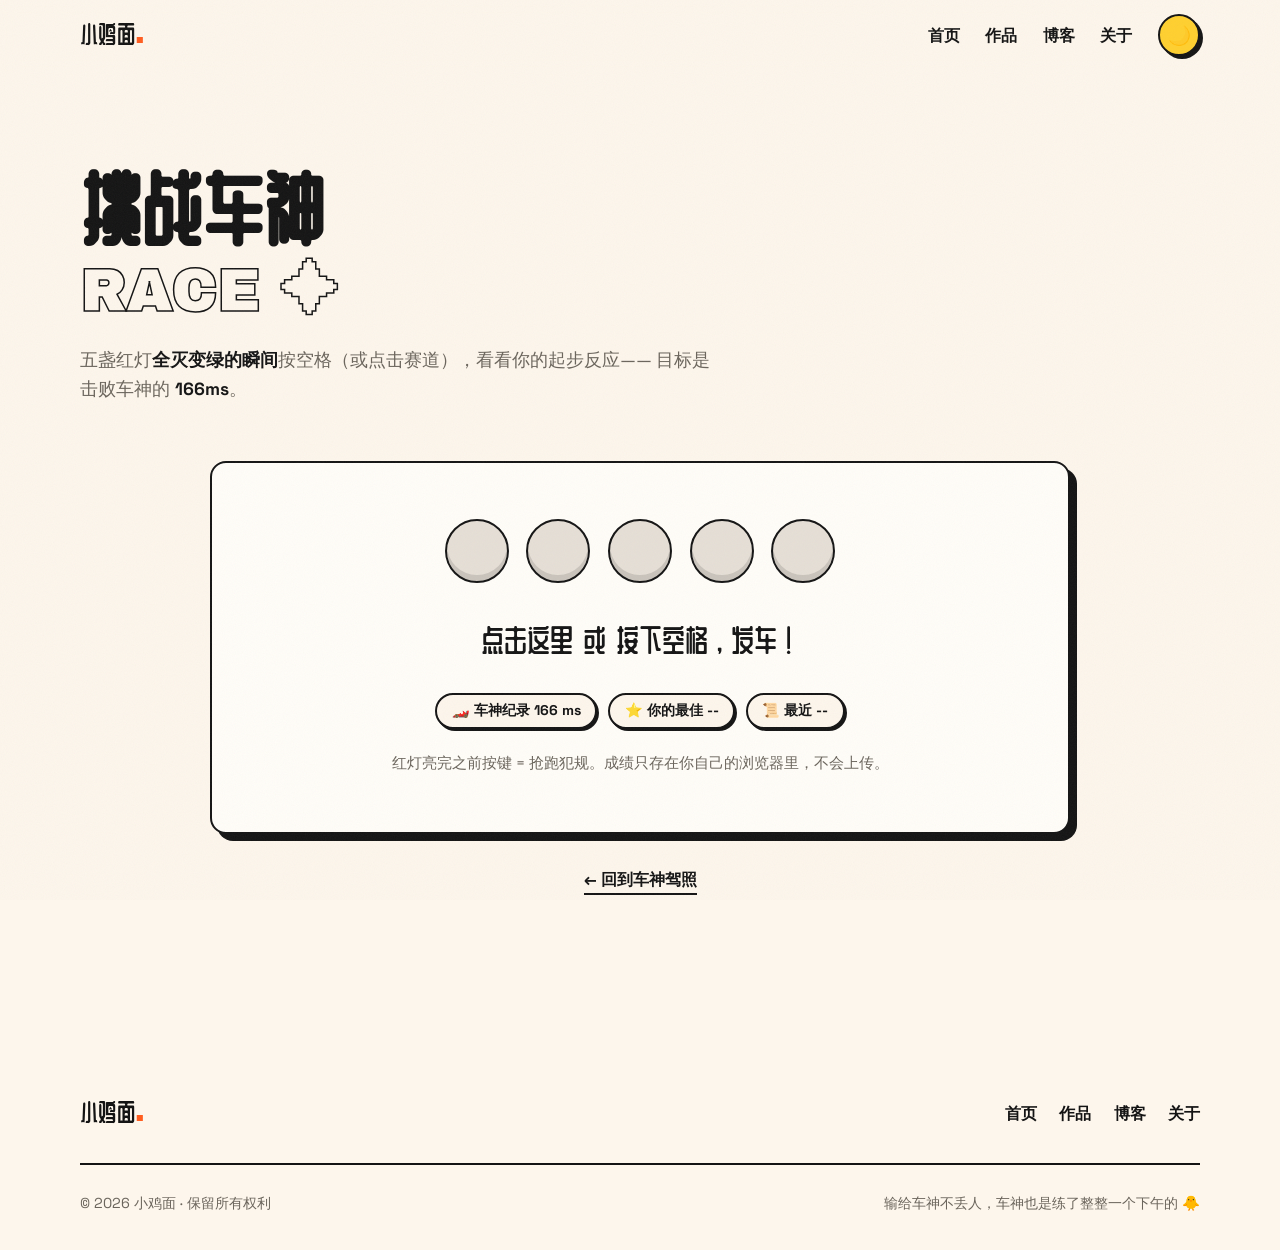
==== kart-game.html @ ad18b5ce "新增：车神认证页、挑战车神反应赛、剧荒片单（犯罪心理/神探夏洛克 + To be continued）" ====
<!DOCTYPE html>
<html lang="zh-CN" data-theme="light">
<head>
  <meta charset="UTF-8">
  <meta name="viewport" content="width=device-width, initial-scale=1.0">
  <title>挑战车神 · 小鸡面</title>
  <meta name="description" content="五盏红灯全灭的瞬间按下空格，测测你的起步反应，挑战车神纪录。">
  <link rel="icon" href="data:image/svg+xml,<svg xmlns='http://www.w3.org/2000/svg' viewBox='0 0 100 100'><text y='.9em' font-size='90'>🐥</text></svg>">
  <script>document.documentElement.dataset.theme = localStorage.getItem('theme') || 'light';document.documentElement.classList.add('js');</script>
  <link rel="stylesheet" href="css/style.css">
</head>
<body>
  <a class="skip-link" href="#main">跳到主要内容</a>

  <header class="site-header">
    <nav class="nav container" aria-label="主导航">
      <a class="logo" href="index.html">小鸡面<span class="logo-dot">.</span></a>
      <button class="nav-toggle" aria-label="打开菜单" aria-expanded="false" aria-controls="nav-menu">
        <span></span><span></span><span></span>
      </button>
      <div class="nav-menu" id="nav-menu">
        <a class="nav-link" href="index.html">首页</a>
        <a class="nav-link" href="works.html">作品</a>
        <a class="nav-link" href="blog.html">博客</a>
        <a class="nav-link" href="about.html">关于</a>
        <button class="theme-toggle" aria-label="切换深浅色主题">🌙</button>
      </div>
    </nav>
  </header>

  <main id="main">
    <section class="page-hero container">
      <h1 class="page-title reveal">挑战车神 <span class="en">RACE ✦</span></h1>
      <p class="page-sub reveal" style="--d:.1s">
        五盏红灯<strong>全灭变绿的瞬间</strong>按空格（或点击赛道），看看你的起步反应——
        目标是击败车神的 <strong>166ms</strong>。
      </p>
    </section>

    <section class="section" style="padding-top: 0;">
      <div class="container" style="max-width: 860px;">
        <div class="race-stage reveal" id="race-stage">
          <div class="start-lights" aria-hidden="true">
            <div class="lamp"></div><div class="lamp"></div><div class="lamp"></div><div class="lamp"></div><div class="lamp"></div>
          </div>
          <div class="race-msg" id="race-msg">点击这里 或 按下空格，发车！</div>
          <div class="reaction-ms" id="reaction-ms" hidden>0<small> ms</small></div>
          <div class="race-stats" id="race-stats">
            <span class="stat-pill">🏎️ 车神纪录 166 ms</span>
            <span class="stat-pill" id="stat-best">⭐ 你的最佳 --</span>
            <span class="stat-pill" id="stat-recent">📜 最近 --</span>
          </div>
          <p class="race-hint">红灯亮完之前按键 = 抢跑犯规。成绩只存在你自己的浏览器里，不会上传。</p>
        </div>

        <p class="reveal" style="--d:.1s; text-align:center; margin-top: 2rem;">
          <a class="back-link" href="kart.html">← 回到车神驾照</a>
        </p>
      </div>
    </section>
  </main>

  <footer class="site-footer">
    <div class="container">
      <div class="footer-grid">
        <a class="logo" href="index.html">小鸡面<span class="logo-dot">.</span></a>
        <nav class="footer-nav" aria-label="页脚导航">
          <a href="index.html">首页</a>
          <a href="works.html">作品</a>
          <a href="blog.html">博客</a>
          <a href="about.html">关于</a>
        </nav>
      </div>
      <div class="footer-bottom">
        <span>© <span class="js-year">2026</span> 小鸡面 · 保留所有权利</span>
        <span>输给车神不丢人，车神也是练了整整一个下午的 🐥</span>
      </div>
    </div>
  </footer>

  <script>
  (function () {
    'use strict';
    var GOD_TIME = 166;
    var stage = document.getElementById('race-stage');
    var msgEl = document.getElementById('race-msg');
    var msEl = document.getElementById('reaction-ms');
    var bestEl = document.getElementById('stat-best');
    var recentEl = document.getElementById('stat-recent');
    var lamps = Array.prototype.slice.call(document.querySelectorAll('.lamp'));
    var state = 'idle';
    var t0 = 0;
    var timers = [];

    function store(key, val) {
      try { localStorage.setItem(key, val); } catch (e) { /* 忽略 */ }
    }
    function load(key) {
      try { return localStorage.getItem(key); } catch (e) { return null; }
    }
    function clearTimers() {
      timers.forEach(clearTimeout);
      timers = [];
    }
    function resetLamps() {
      lamps.forEach(function (l) { l.classList.remove('on', 'go'); });
    }
    function setMsg(text) { msgEl.textContent = text; }
    function refreshStats() {
      var best = load('xjjm-kart-best');
      bestEl.textContent = '⭐ 你的最佳 ' + (best ? best + ' ms' : '--');
      var history;
      try { history = JSON.parse(load('xjjm-kart-history') || '[]'); } catch (e) { history = []; }
      recentEl.textContent = '📜 最近 ' + (history.length ? history.join(' / ') + ' ms' : '--');
    }

    function grade(ms) {
      if (ms < GOD_TIME) return '超过车神纪录？！好吧，算你运气好——再来一次证明实力 🐥';
      if (ms < 220) return '专业车手水准，离车神只差一个弯道 🏆';
      if (ms < 280) return '不错的起步，不过小鸡面已经吃完一碗面了 🍜';
      if (ms < 380) return '有点慢哦，小鸡面已经绕场一圈了';
      return '你是在等外卖吗？小鸡面已经到达终点 🐥';
    }

    function startRace() {
      clearTimers();
      resetLamps();
      msEl.hidden = true;
      state = 'arming';
      setMsg('盯紧了——全灭变绿的瞬间出手……');
      var delay = 300;
      lamps.forEach(function (lamp) {
        delay += 300 + Math.random() * 280;
        timers.push(setTimeout(function () { lamp.classList.add('on'); }, delay));
      });
      timers.push(setTimeout(function () {
        lamps.forEach(function (l) { l.classList.remove('on'); l.classList.add('go'); });
        t0 = performance.now();
        state = 'go';
        setMsg('就是现在！！');
      }, delay + 500 + Math.random() * 1700));
    }

    function foul() {
      clearTimers();
      resetLamps();
      state = 'idle';
      setMsg('抢跑犯规！红灯还没灭呢——小鸡面已经到终点了 🐥。准备好了再发车。');
    }

    function finish(ms) {
      state = 'result';
      msEl.hidden = false;
      msEl.innerHTML = ms + '<small> ms</small>';
      setMsg(grade(ms));
      var best = parseInt(load('xjjm-kart-best') || '99999', 10);
      if (ms < best) {
        store('xjjm-kart-best', String(ms));
        if (best !== 99999) setMsg('🏅 新的个人纪录！' + grade(ms));
      }
      var history;
      try { history = JSON.parse(load('xjjm-kart-history') || '[]'); } catch (e) { history = []; }
      history.unshift(ms);
      history = history.slice(0, 5);
      store('xjjm-kart-history', JSON.stringify(history));
      refreshStats();
    }

    function hit() {
      if (state === 'idle' || state === 'result') startRace();
      else if (state === 'arming') foul();
      else if (state === 'go') finish(Math.round(performance.now() - t0));
    }

    stage.addEventListener('click', hit);
    document.addEventListener('keydown', function (e) {
      if (e.code === 'Space' && !e.repeat) {
        e.preventDefault();
        hit();
      }
    });
    refreshStats();
  })();
  </script>
  <script src="js/main.js"></script>
</body>
</html>
---- css/style.css ----
/* ============================================================
   林一舟的个人网站 · 全局样式
   风格：新粗野主义 Neo-Brutalism
   ============================================================ */
@import url('https://fonts.googleapis.com/css2?family=Archivo+Black&family=Space+Grotesk:wght@400;500;700&family=ZCOOL+QingKe+HuangYou&display=swap');

/* ---------- 设计变量 ---------- */
:root {
  --bg: #FDF6EC;            /* 奶油底色 */
  --ink: #141414;           /* 墨色 */
  --paper: #FFFDF8;         /* 卡片纸色 */
  --muted: #6b655c;         /* 弱化文字 */
  --orange: #FF5D1F;
  --pink: #FF90E8;
  --yellow: #FFD02F;
  --blue: #6C9FFF;
  --green: #00C48C;
  --purple: #B28DFF;
  --grid-line: rgba(20, 20, 20, 0.07);
  --dot: #141414;

  --border: 2px solid var(--ink);
  --shadow: 7px 7px 0 var(--ink);
  --shadow-sm: 4px 4px 0 var(--ink);
  --radius: 16px;

  --font-display: 'Archivo Black', 'ZCOOL QingKe HuangYou', 'PingFang SC', 'Hiragino Sans GB', 'Microsoft YaHei', sans-serif;
  --font-body: 'Space Grotesk', 'PingFang SC', 'Hiragino Sans GB', 'Microsoft YaHei', system-ui, sans-serif;
}

[data-theme='dark'] {
  --bg: #14120F;
  --ink: #F5EFE3;
  --paper: #201D18;
  --muted: #A79F92;
  --grid-line: rgba(245, 239, 227, 0.07);
  --dot: #F5EFE3;
  --orange: #FF6B33;
}

/* ---------- Reset ---------- */
*, *::before, *::after { box-sizing: border-box; margin: 0; padding: 0; }

html { scroll-behavior: smooth; }

body {
  font-family: var(--font-body);
  background: var(--bg);
  color: var(--ink);
  line-height: 1.7;
  -webkit-font-smoothing: antialiased;
  overflow-x: hidden;
  transition: background 0.3s ease, color 0.3s ease;
}

/* 纸张噪点纹理 */
body::after {
  content: '';
  position: fixed;
  inset: 0;
  z-index: 9999;
  pointer-events: none;
  opacity: 0.05;
  background-image: url("data:image/svg+xml,%3Csvg xmlns='http://www.w3.org/2000/svg' width='160' height='160'%3E%3Cfilter id='n'%3E%3CfeTurbulence type='fractalNoise' baseFrequency='0.9' numOctaves='2'/%3E%3C/filter%3E%3Crect width='100%25' height='100%25' filter='url(%23n)'/%3E%3C/svg%3E");
}

img, svg { display: block; max-width: 100%; }
a { color: inherit; text-decoration: none; }
button { font-family: inherit; cursor: pointer; }
ul, ol { list-style-position: inside; }

::selection { background: var(--pink); color: #141414; }

::-webkit-scrollbar { width: 12px; }
::-webkit-scrollbar-track { background: var(--bg); }
::-webkit-scrollbar-thumb { background: var(--ink); border: 3px solid var(--bg); border-radius: 8px; }

/* ---------- 通用工具 ---------- */
.container { width: min(1120px, 92%); margin-inline: auto; }
.section { padding-block: clamp(4rem, 9vw, 7rem); }

.section-head {
  display: flex;
  flex-wrap: wrap;
  align-items: flex-end;
  justify-content: space-between;
  gap: 1rem 2rem;
  margin-bottom: clamp(2rem, 5vw, 3.5rem);
}

.section-title {
  font-family: var(--font-display);
  font-size: clamp(1.9rem, 4.5vw, 3rem);
  line-height: 1.15;
  letter-spacing: 0.01em;
}

/* 描边英文，创意感 */
.en {
  font-family: 'Archivo Black', var(--font-display);
  color: transparent;
  -webkit-text-stroke: 1.5px var(--ink);
  letter-spacing: 0.02em;
}

/* 荧光笔划线 */
.hl {
  background: linear-gradient(transparent 58%, var(--yellow) 58%, var(--yellow) 94%, transparent 94%);
  padding-inline: 0.1em;
}
[data-theme='dark'] .hl { color: #141414; }

.section-more {
  font-weight: 700;
  white-space: nowrap;
  border-bottom: 2px solid var(--ink);
  padding-bottom: 2px;
  transition: 0.2s;
}
.section-more:hover { background: var(--yellow); }

.skip-link {
  position: absolute;
  left: -999px;
  top: 0;
  z-index: 10000;
  background: var(--ink);
  color: var(--bg);
  padding: 0.6rem 1rem;
}
.skip-link:focus { left: 0; }

/* ---------- 按钮 ---------- */
.btn {
  display: inline-flex;
  align-items: center;
  gap: 0.5rem;
  padding: 0.8rem 1.6rem;
  border: var(--border);
  border-radius: 999px;
  background: var(--paper);
  color: var(--ink);
  font-weight: 700;
  font-size: 1rem;
  box-shadow: var(--shadow-sm);
  transition: transform 0.15s ease, box-shadow 0.15s ease, background 0.15s ease;
}
.btn:hover { transform: translate(-2px, -2px); box-shadow: 7px 7px 0 var(--ink); }
.btn:active { transform: translate(2px, 2px); box-shadow: 1px 1px 0 var(--ink); }

.btn-primary { background: var(--orange); color: #141414; }
.btn-yellow { background: var(--yellow); color: #141414; }
.btn-pink { background: var(--pink); color: #141414; }
.btn-lg { padding: 1rem 2.2rem; font-size: 1.1rem; }

/* ---------- 标签 / 徽章 ---------- */
.tag {
  display: inline-block;
  padding: 0.15rem 0.7rem;
  border: 1.5px solid var(--ink);
  border-radius: 999px;
  background: var(--paper);
  font-size: 0.78rem;
  font-weight: 700;
  white-space: nowrap;
}

.chips { display: flex; flex-wrap: wrap; gap: 0.6rem; }
.chip {
  padding: 0.4rem 1rem;
  border: var(--border);
  border-radius: 999px;
  background: var(--paper);
  font-weight: 700;
  font-size: 0.9rem;
  box-shadow: 3px 3px 0 var(--ink);
  transition: 0.15s;
}
.chip:hover { transform: translate(-1px, -1px); box-shadow: 4px 4px 0 var(--ink); background: var(--pink); }

/* ---------- 顶部导航 ---------- */
.site-header {
  position: sticky;
  top: 0;
  z-index: 100;
  background: color-mix(in srgb, var(--bg) 86%, transparent);
  backdrop-filter: blur(8px);
  -webkit-backdrop-filter: blur(8px);
  border-bottom: 2px solid transparent;
  transition: border-color 0.25s ease;
}
.site-header.is-scrolled { border-bottom-color: var(--ink); }

.nav {
  display: flex;
  align-items: center;
  justify-content: space-between;
  gap: 1rem;
  padding-block: 0.9rem;
}

.logo {
  font-family: var(--font-display);
  font-size: 1.5rem;
  letter-spacing: 0.02em;
  display: inline-flex;
  align-items: baseline;
}
.logo-dot { color: var(--orange); font-size: 1.8rem; line-height: 0; }
.logo:hover .logo-dot { color: var(--pink); }

.nav-menu { display: flex; align-items: center; gap: 1.6rem; }

.nav-link {
  font-weight: 700;
  position: relative;
  padding: 0.2rem 0;
}
.nav-link::after {
  content: '';
  position: absolute;
  left: 0; right: 100%; bottom: -4px;
  height: 4px;
  background: var(--orange);
  transition: right 0.25s ease;
}
.nav-link:hover::after, .nav-link.is-active::after { right: 0; }
.nav-link.is-active { color: var(--orange); }
[data-theme='dark'] .nav-link.is-active { color: var(--orange); }

.theme-toggle {
  width: 42px;
  height: 42px;
  display: grid;
  place-items: center;
  font-size: 1.15rem;
  border: var(--border);
  border-radius: 50%;
  background: var(--yellow);
  box-shadow: 3px 3px 0 var(--ink);
  transition: 0.15s;
}
.theme-toggle:hover { transform: translate(-1px, -1px); box-shadow: 4px 4px 0 var(--ink); }

/* 汉堡按钮（仅移动端显示） */
.nav-toggle {
  display: none;
  flex-direction: column;
  justify-content: center;
  gap: 5px;
  width: 44px;
  height: 44px;
  padding: 10px;
  border: var(--border);
  border-radius: 12px;
  background: var(--paper);
  box-shadow: 3px 3px 0 var(--ink);
}
.nav-toggle span {
  display: block;
  height: 3px;
  width: 100%;
  background: var(--ink);
  border-radius: 2px;
}

/* ---------- 首页 Hero ---------- */
.hero {
  position: relative;
  overflow: hidden;
  background-image:
    linear-gradient(var(--grid-line) 1px, transparent 1px),
    linear-gradient(90deg, var(--grid-line) 1px, transparent 1px);
  background-size: 38px 38px;
  padding-block: clamp(4rem, 10vw, 8rem) clamp(3.5rem, 8vw, 6rem);
}

.hero-blob {
  position: absolute;
  border-radius: 50%;
  filter: blur(70px);
  opacity: 0.55;
  pointer-events: none;
}
.hero-blob-1 { width: 420px; height: 420px; background: var(--pink); top: -120px; right: -80px; }
.hero-blob-2 { width: 360px; height: 360px; background: var(--yellow); bottom: -140px; left: -100px; }
.hero-blob-3 { width: 240px; height: 240px; background: var(--blue); top: 30%; left: 42%; opacity: 0.35; }

.hero-inner {
  position: relative;
  z-index: 1;
  display: grid;
  grid-template-columns: 1.35fr 1fr;
  gap: clamp(2rem, 6vw, 5rem);
  align-items: center;
}

.hero-eyebrow {
  display: inline-block;
  border: var(--border);
  background: var(--green);
  color: #141414;
  font-weight: 700;
  padding: 0.35rem 1rem;
  border-radius: 999px;
  box-shadow: 3px 3px 0 var(--ink);
  transform: rotate(-1.5deg);
  margin-bottom: 1.6rem;
}

.hero-name {
  font-family: var(--font-display);
  font-size: clamp(3rem, 10vw, 6.5rem);
  line-height: 1.02;
  letter-spacing: 0.01em;
}
.hero-name .stroke {
  display: block;
  font-size: 0.52em;
  color: transparent;
  -webkit-text-stroke: 2.5px var(--ink);
  margin-top: 0.15em;
}

.hero-tagline {
  margin-top: 1.6rem;
  font-size: clamp(1.05rem, 2vw, 1.25rem);
  max-width: 34em;
  color: var(--ink);
}
.hero-tagline strong { background: var(--yellow); padding: 0 0.2em; color: #141414; }

.hero-actions { display: flex; flex-wrap: wrap; gap: 1rem; margin-top: 2.2rem; }

/* 贴纸墙 */
.hero-stickers {
  position: relative;
  display: grid;
  grid-template-columns: repeat(2, 1fr);
  gap: 1.1rem;
}
.sticker {
  border: var(--border);
  border-radius: var(--radius);
  box-shadow: var(--shadow-sm);
  padding: 1.4rem 1rem;
  text-align: center;
  font-weight: 700;
  font-size: 1.02rem;
  background: var(--paper);
  transition: transform 0.2s ease;
}
.sticker-emoji { display: block; font-size: 2.4rem; margin-bottom: 0.4rem; }
.sticker:nth-child(1) { background: var(--pink);  transform: rotate(-4deg); }
.sticker:nth-child(2) { background: var(--yellow); transform: rotate(3deg); }
.sticker:nth-child(3) { background: var(--blue);   transform: rotate(2.5deg); }
.sticker:nth-child(4) { background: var(--green);  transform: rotate(-3deg); }
.sticker:nth-child(5) { background: var(--orange); transform: rotate(2.5deg); }
.sticker:hover { transform: rotate(0deg) scale(1.04); }
.sticker-wide { grid-column: 1 / -1; }
a.sticker { color: #141414; }
a.sticker:focus-visible { outline: 3px dashed #141414; outline-offset: 4px; }

/* 旋转的装饰星号 */
.hero-deco {
  position: absolute;
  font-size: clamp(3rem, 6vw, 5rem);
  right: 6%;
  bottom: 8%;
  animation: spin 26s linear infinite;
  z-index: 0;
  opacity: 0.9;
}
@keyframes spin { to { transform: rotate(360deg); } }

/* Hero 背景中央的大小鸡 */
.hero-chicken {
  position: absolute;
  left: 50%;
  top: 52%;
  z-index: 0;
  font-size: clamp(9rem, 24vw, 17rem);
  line-height: 1;
  pointer-events: none;
  filter: drop-shadow(0 12px 0 rgba(20, 20, 20, 0.12));
  animation: chicken-bob 4.5s ease-in-out infinite;
}
@keyframes chicken-bob {
  0%, 100% { transform: translate(-50%, -50%) rotate(-5deg); }
  50% { transform: translate(-50%, -54%) rotate(5deg); }
}

/* ---------- 跑马灯 ---------- */
.marquee {
  overflow: hidden;
  background: var(--ink);
  color: var(--bg);
  border-block: var(--border);
  padding-block: 0.9rem;
  transform: rotate(-1deg) scale(1.02);
}
.marquee-track {
  display: flex;
  width: max-content;
  animation: marquee 24s linear infinite;
}
.marquee-group { display: flex; align-items: center; white-space: nowrap; }
.marquee-item {
  font-family: var(--font-display);
  font-size: 1.25rem;
  letter-spacing: 0.06em;
  padding-inline: 1.4rem;
}
.marquee-item .star { color: var(--orange); margin-right: 1.4rem; }
[data-theme='dark'] .marquee-item .star { color: var(--yellow); }
@keyframes marquee { to { transform: translateX(-50%); } }

/* ---------- 子页 Hero ---------- */
.page-hero { padding: clamp(3.5rem, 8vw, 6rem) 0 clamp(2rem, 5vw, 3.5rem); position: relative; }
.page-title {
  font-family: var(--font-display);
  font-size: clamp(2.6rem, 8vw, 5rem);
  line-height: 1.08;
}
.page-title .en { display: block; font-size: 0.72em; margin-top: 0.1em; }
.page-sub { margin-top: 1.4rem; font-size: 1.1rem; max-width: 36em; color: var(--muted); }
.page-sub strong { color: var(--ink); }

/* ---------- 关于速览（首页） ---------- */
.about-preview {
  display: grid;
  grid-template-columns: auto 1fr;
  gap: clamp(2rem, 5vw, 4rem);
  align-items: center;
}
.avatar-card {
  border: var(--border);
  border-radius: var(--radius);
  box-shadow: var(--shadow);
  background: var(--yellow);
  padding: 2rem 2.4rem;
  transform: rotate(-2deg);
  transition: transform 0.25s ease;
  text-align: center;
}
.avatar-card:hover { transform: rotate(0deg) scale(1.03); }
.avatar-emoji { font-size: 5rem; line-height: 1; }
.avatar-caption { font-weight: 700; margin-top: 0.6rem; color: #141414; }
.about-preview p { margin-bottom: 1.2rem; font-size: 1.05rem; }
.about-preview .chips { margin-block: 0.4rem 1.6rem; }

/* ---------- 作品卡片 ---------- */
.work-grid {
  display: grid;
  grid-template-columns: repeat(auto-fill, minmax(300px, 1fr));
  gap: 2rem;
}

.work-card {
  border: var(--border);
  border-radius: var(--radius);
  background: var(--paper);
  box-shadow: var(--shadow-sm);
  overflow: hidden;
  transition: transform 0.2s ease, box-shadow 0.2s ease;
  display: flex;
  flex-direction: column;
}
.work-card:hover { transform: translate(-3px, -3px); box-shadow: 9px 9px 0 var(--ink); }
.work-card.is-hidden { display: none; }

.work-cover {
  position: relative;
  aspect-ratio: 16 / 10;
  display: grid;
  place-items: center;
  border-bottom: var(--border);
  overflow: hidden;
}
.work-cover::before {
  content: '';
  position: absolute;
  inset: 0;
  background-image: radial-gradient(var(--dot) 1.5px, transparent 1.5px);
  background-size: 20px 20px;
  opacity: 0.14;
}
.work-cover-emoji {
  font-size: 4.6rem;
  transition: transform 0.3s cubic-bezier(0.34, 1.56, 0.64, 1);
}
.work-card:hover .work-cover-emoji { transform: scale(1.18) rotate(-6deg); }
.work-year {
  position: absolute;
  top: 0.8rem;
  right: 0.8rem;
  border: 1.5px solid var(--ink);
  border-radius: 999px;
  background: var(--paper);
  font-size: 0.75rem;
  font-weight: 700;
  padding: 0.1rem 0.6rem;
}
.c-orange { background: var(--orange); }
.c-pink   { background: var(--pink); }
.c-yellow { background: var(--yellow); }
.c-blue   { background: var(--blue); }
.c-green  { background: var(--green); }
.c-purple { background: var(--purple); }

.work-body { padding: 1.4rem 1.5rem 1.6rem; display: flex; flex-direction: column; gap: 0.7rem; flex: 1; }
.work-meta { display: flex; flex-wrap: wrap; gap: 0.4rem; }
.work-title { font-family: var(--font-display); font-size: 1.35rem; }
.work-desc { font-size: 0.95rem; color: var(--muted); flex: 1; }
.work-link { font-weight: 700; white-space: nowrap; }
.work-link:hover { color: var(--orange); }

/* ---------- 筛选栏 ---------- */
.filter-bar { display: flex; flex-wrap: wrap; gap: 0.7rem; margin-bottom: 2.6rem; }
.filter-btn {
  padding: 0.5rem 1.3rem;
  border: var(--border);
  border-radius: 999px;
  background: var(--paper);
  color: var(--ink);
  font-weight: 700;
  box-shadow: 3px 3px 0 var(--ink);
  transition: 0.15s;
}
.filter-btn:hover { transform: translate(-1px, -1px); box-shadow: 4px 4px 0 var(--ink); }
.filter-btn.is-active { background: var(--ink); color: var(--bg); transform: translate(1px, 1px); box-shadow: 1px 1px 0 var(--ink); }
[data-theme='dark'] .filter-btn.is-active { background: var(--orange); color: #141414; border-color: var(--ink); }

/* ---------- 博客列表 ---------- */
.post-list { border-top: var(--border); }
.post-row {
  display: grid;
  grid-template-columns: auto 1fr auto auto;
  align-items: center;
  gap: clamp(1rem, 3vw, 2.2rem);
  padding-block: 1.7rem;
  border-bottom: var(--border);
  transition: 0.2s;
  position: relative;
}
.post-row:hover { background: color-mix(in srgb, var(--yellow) 26%, transparent); }
.post-num {
  font-family: 'Archivo Black', var(--font-display);
  font-size: 1.6rem;
  color: transparent;
  -webkit-text-stroke: 1.5px var(--ink);
  min-width: 2.4rem;
}
.post-row:hover .post-num { color: var(--orange); -webkit-text-stroke: 0; }
.post-info h3 { font-size: clamp(1.1rem, 2.4vw, 1.45rem); line-height: 1.35; }
.post-info p { color: var(--muted); font-size: 0.94rem; margin-top: 0.3rem; }
.post-side { display: flex; flex-direction: column; align-items: flex-end; gap: 0.45rem; }
.post-side time { font-weight: 700; font-size: 0.9rem; white-space: nowrap; }
.post-arrow { font-size: 1.6rem; transition: transform 0.2s; }
.post-row:hover .post-arrow { transform: translateX(6px); color: var(--orange); }

/* ---------- 文章页 ---------- */
.post-wrap { max-width: 760px; margin-inline: auto; }
.back-link {
  display: inline-flex;
  align-items: center;
  gap: 0.4rem;
  font-weight: 700;
  margin-bottom: 2.2rem;
  border-bottom: 2px solid var(--ink);
}
.back-link:hover { background: var(--yellow); }

.post-header { margin-bottom: 2.6rem; }
.post-header h1 {
  font-family: var(--font-display);
  font-size: clamp(1.9rem, 5vw, 3.1rem);
  line-height: 1.2;
  margin-top: 1rem;
}
.post-meta { display: flex; flex-wrap: wrap; gap: 0.6rem 1.2rem; align-items: center; color: var(--muted); font-size: 0.92rem; margin-top: 1.1rem; }
.post-meta time { font-weight: 700; color: var(--ink); }

.prose { font-size: 1.06rem; }
.prose p { margin-block: 1.15em; }
.prose h2 {
  font-family: var(--font-display);
  font-size: 1.55rem;
  margin: 2.2em 0 0.8em;
  padding-left: 0.7em;
  position: relative;
}
.prose h2::before {
  content: '';
  position: absolute;
  left: 0;
  top: 0.18em;
  bottom: 0.18em;
  width: 8px;
  background: var(--orange);
  border: 1.5px solid var(--ink);
  border-radius: 4px;
}
.prose h3 { font-family: var(--font-display); font-size: 1.2rem; margin: 1.8em 0 0.6em; }
.prose ul, .prose ol { padding-left: 1.2em; margin-block: 1em; display: grid; gap: 0.35em; }
.prose li::marker { color: var(--orange); font-weight: 700; }
.prose blockquote {
  border: var(--border);
  border-left-width: 8px;
  border-left-color: var(--pink);
  background: var(--paper);
  box-shadow: var(--shadow-sm);
  border-radius: 12px;
  padding: 1.1rem 1.4rem;
  margin-block: 1.5em;
  font-weight: 500;
}
.prose code {
  font-family: 'Cascadia Code', Consolas, 'Courier New', monospace;
  font-size: 0.88em;
  background: color-mix(in srgb, var(--ink) 12%, transparent);
  border-radius: 6px;
  padding: 0.15em 0.45em;
}
.prose pre {
  border: var(--border);
  border-radius: 12px;
  background: #141414;
  color: #F5EFE3;
  box-shadow: var(--shadow-sm);
  padding: 1.2rem 1.4rem;
  overflow-x: auto;
  margin-block: 1.5em;
  line-height: 1.6;
}
[data-theme='dark'] .prose pre { background: #0C0B09; }
.prose pre code { background: none; padding: 0; font-size: 0.88rem; }
.prose .tok-tag { color: #FF90E8; }
.prose .tok-attr { color: #FFD02F; }
.prose .tok-str { color: #8CE99A; }
.prose .tok-com { color: #8D8577; font-style: italic; }
.prose .tok-kw { color: #6C9FFF; }

.post-footer {
  margin-top: 3.5rem;
  padding-top: 2rem;
  border-top: 2px dashed var(--ink);
  display: flex;
  justify-content: space-between;
  flex-wrap: wrap;
  gap: 1rem;
}
.post-footer a { font-weight: 700; border-bottom: 2px solid var(--ink); }
.post-footer a:hover { background: var(--pink); color: #141414; }

/* ---------- 关于页 ---------- */
.profile-grid {
  display: grid;
  grid-template-columns: minmax(280px, 380px) 1fr;
  gap: clamp(2.5rem, 6vw, 5rem);
  align-items: start;
}

.profile-card {
  border: var(--border);
  border-radius: var(--radius);
  box-shadow: var(--shadow);
  background: var(--paper);
  padding: 2.2rem;
  transform: rotate(-1.5deg);
  position: sticky;
  top: 110px;
}
.profile-avatar {
  width: 130px;
  height: 130px;
  margin: 0 auto 1.2rem;
  display: grid;
  place-items: center;
  font-size: 4.2rem;
  border: var(--border);
  border-radius: 50%;
  background: var(--yellow);
}
.profile-name { font-family: var(--font-display); font-size: 1.5rem; text-align: center; }
.profile-role { text-align: center; color: var(--muted); font-size: 0.95rem; margin-top: 0.2rem 0 1.2rem; }
.facts { margin-top: 1.4rem; display: grid; gap: 0.8rem; }
.fact {
  display: flex;
  gap: 0.6rem;
  align-items: baseline;
  font-size: 0.95rem;
  border: 1.5px solid var(--ink);
  border-radius: 10px;
  padding: 0.5rem 0.8rem;
  background: color-mix(in srgb, var(--bg) 55%, var(--paper));
}
.fact b { white-space: nowrap; }

.profile-intro p { margin-block: 1.1em; font-size: 1.05rem; }
.profile-intro > p:first-child { font-size: 1.2rem; font-weight: 700; }

.skill-groups { display: grid; gap: 1.6rem; margin-top: 2rem; }
.skill-group-title {
  font-family: var(--font-display);
  font-size: 1.1rem;
  margin-bottom: 0.8rem;
  display: inline-block;
  padding: 0.2rem 0.9rem;
  border: var(--border);
  border-radius: 999px;
  box-shadow: 3px 3px 0 var(--ink);
}
.skill-group:nth-child(1) .skill-group-title { background: var(--pink); }
.skill-group:nth-child(2) .skill-group-title { background: var(--yellow); }
.skill-group:nth-child(3) .skill-group-title { background: var(--green); }

/* 时间线 */
.timeline {
  position: relative;
  margin-top: 2.6rem;
  padding-left: 2.2rem;
  border-left: 2px dashed var(--ink);
  display: grid;
  gap: 2.2rem;
}
.tl-item { position: relative; }
.tl-item::before {
  content: '';
  position: absolute;
  left: calc(-2.2rem - 9px);
  top: 0.45em;
  width: 14px;
  height: 14px;
  border: 2px solid var(--ink);
  border-radius: 50%;
  background: var(--yellow);
}
.tl-item:nth-child(even)::before { background: var(--pink); }
.tl-year {
  font-family: 'Archivo Black', var(--font-display);
  font-size: 1.05rem;
  color: var(--orange);
  letter-spacing: 0.04em;
}
.tl-item h3 { font-family: var(--font-display); font-size: 1.15rem; margin-top: 0.15rem; }
.tl-item p { color: var(--muted); font-size: 0.97rem; margin-top: 0.3rem; max-width: 40em; }

/* ---------- 打球页：搞怪躺平小鸡 ---------- */
.play-zone { text-align: center; padding-block: clamp(3rem, 9vw, 6.5rem); }
.meme-chicken {
  position: relative;
  display: inline-block;
  font-size: clamp(7rem, 20vw, 12rem);
  line-height: 1;
  animation: meme-wobble 2.6s ease-in-out infinite;
}
.meme-zzz {
  position: absolute;
  top: -0.15em;
  right: -0.85em;
  font-size: 0.38em;
  animation: zzz-float 2.2s ease-in-out infinite;
}
@keyframes meme-wobble {
  0%, 100% { transform: rotate(12deg) translateY(0); }
  50% { transform: rotate(26deg) translateY(-10px); }
}
@keyframes zzz-float {
  0% { opacity: 0; transform: translateY(8px); }
  50% { opacity: 1; }
  100% { opacity: 0; transform: translateY(-16px); }
}
.meme-title {
  font-family: var(--font-display);
  font-size: clamp(2.4rem, 7vw, 4rem);
  margin-top: 1.6rem;
}
.meme-sub { color: var(--muted); margin-top: 0.9rem; font-size: 1.08rem; }
.play-zone .btn { margin-top: 2.4rem; }

/* ---------- 咖啡页：咖啡店推荐清单 ---------- */
.coffee-wrap { max-width: 760px; }
.bean-form {
  display: grid;
  grid-template-columns: 1fr 1fr auto;
  gap: 0.9rem;
  border: var(--border);
  border-radius: var(--radius);
  background: var(--paper);
  box-shadow: var(--shadow-sm);
  padding: 1.3rem;
  margin-top: 2.4rem;
}
.field-input {
  font-family: inherit;
  font-size: 1rem;
  color: var(--ink);
  background: var(--bg);
  border: var(--border);
  border-radius: 12px;
  padding: 0.7rem 1rem;
  min-width: 0;
}
.field-input::placeholder { color: var(--muted); }
.field-input:focus { outline: none; box-shadow: 3px 3px 0 var(--ink); background: var(--paper); }
.bean-list { list-style: none; display: grid; gap: 0.9rem; margin-top: 1.6rem; padding: 0; }
.bean-item {
  display: flex;
  align-items: center;
  gap: 1rem;
  border: var(--border);
  border-radius: 12px;
  background: var(--paper);
  box-shadow: 3px 3px 0 var(--ink);
  padding: 0.9rem 1.2rem;
  animation: bean-pop 0.35s cubic-bezier(0.34, 1.56, 0.64, 1);
}
@keyframes bean-pop { from { opacity: 0; transform: translateY(10px) scale(0.96); } }
.bean-emoji { font-size: 1.5rem; flex: none; }
.bean-info { flex: 1; min-width: 0; }
.bean-name { font-weight: 700; font-size: 1.05rem; }
.bean-addr { color: var(--muted); font-size: 0.92rem; overflow-wrap: anywhere; }
.bean-del {
  flex: none;
  width: 34px;
  height: 34px;
  border: 2px solid var(--ink);
  border-radius: 50%;
  background: var(--pink);
  color: #141414;
  font-weight: 700;
  font-size: 0.9rem;
  line-height: 1;
}
.bean-del:hover { background: var(--orange); }
.bean-empty {
  margin-top: 1.6rem;
  border: 2px dashed var(--ink);
  border-radius: 12px;
  padding: 1.5rem;
  text-align: center;
  color: var(--muted);
}

/* ---------- 歌单页 ---------- */
.songs-wrap { max-width: 780px; }
.playlist-card {
  display: grid;
  grid-template-columns: 210px 1fr;
  gap: 1.8rem;
  align-items: center;
  border: var(--border);
  border-radius: var(--radius);
  background: var(--paper);
  box-shadow: var(--shadow);
  padding: 1.6rem;
  transform: rotate(-1deg);
}
.playlist-cover {
  position: relative;
  aspect-ratio: 1;
  border: var(--border);
  border-radius: 12px;
  background: var(--pink);
  display: grid;
  place-items: center;
  font-size: 4rem;
  overflow: hidden;
}
.playlist-cover img {
  position: absolute;
  inset: 0;
  width: 100%;
  height: 100%;
  object-fit: cover;
}
.playlist-title { font-family: var(--font-display); font-size: 1.5rem; }
.playlist-note { color: var(--muted); font-size: 0.95rem; margin-top: 0.3rem; }
.playlist-stats { display: flex; flex-wrap: wrap; gap: 0.6rem; margin-top: 1rem; }
.stat-pill {
  display: inline-block;
  border: var(--border);
  border-radius: 999px;
  background: var(--bg);
  padding: 0.25rem 0.9rem;
  font-weight: 700;
  font-size: 0.88rem;
  box-shadow: 2px 2px 0 var(--ink);
}
.playlist-card .btn { margin-top: 1.3rem; }
.song-pick-result { margin-top: 0.9rem; font-weight: 700; background: var(--yellow); color: #141414; display: inline-block; padding: 0.15rem 0.6rem; }

.song-list { list-style: none; padding: 0; display: grid; gap: 0.8rem; margin-top: 1.8rem; }
.song-row {
  display: flex;
  align-items: center;
  gap: 1rem;
  border: var(--border);
  border-radius: 14px;
  background: var(--paper);
  box-shadow: 3px 3px 0 var(--ink);
  padding: 0.65rem 1.1rem;
  transition: transform 0.15s ease, box-shadow 0.15s ease, background 0.15s ease;
}
.song-row:hover {
  transform: translate(-2px, -2px);
  box-shadow: 6px 6px 0 var(--ink);
  background: color-mix(in srgb, var(--yellow) 32%, var(--paper));
}
.song-num {
  font-family: 'Archivo Black', var(--font-display);
  font-size: 1.25rem;
  color: transparent;
  -webkit-text-stroke: 1.2px var(--ink);
  min-width: 2.2rem;
  text-align: center;
  flex: none;
}
.song-cover {
  width: 46px;
  height: 46px;
  border: 2px solid var(--ink);
  border-radius: 10px;
  object-fit: cover;
  flex: none;
}
.song-info { flex: 1; min-width: 0; display: grid; gap: 0.1rem; }
.song-name { font-weight: 700; font-size: 1.05rem; white-space: nowrap; overflow: hidden; text-overflow: ellipsis; }
.song-artist { color: var(--muted); font-size: 0.88rem; white-space: nowrap; overflow: hidden; text-overflow: ellipsis; }
.song-dur { font-weight: 700; color: var(--muted); font-size: 0.95rem; flex: none; }
.song-row.is-picked { background: var(--yellow); animation: song-shake 0.5s ease; }
.song-row.is-picked .song-num { color: var(--orange); -webkit-text-stroke: 0; }
@keyframes song-shake {
  0%, 100% { transform: rotate(0); }
  25% { transform: rotate(-1.2deg); }
  75% { transform: rotate(1.2deg); }
}
.song-end {
  text-align: center;
  color: var(--muted);
  font-weight: 700;
  border-top: 2px dashed var(--ink);
  margin-top: 1.8rem;
  padding-top: 1.6rem;
}

/* ---------- 卡丁车：驾照卡 ---------- */
.license-card {
  position: relative;
  display: grid;
  grid-template-columns: 180px 1fr;
  gap: 1.8rem;
  border: var(--border);
  border-radius: var(--radius);
  background: linear-gradient(135deg, var(--paper), color-mix(in srgb, var(--yellow) 28%, var(--paper)));
  box-shadow: var(--shadow);
  padding: 1.9rem;
  overflow: hidden;
  transform: rotate(-1.2deg);
}
.license-card::after {
  content: '🐥';
  position: absolute;
  right: -14px;
  bottom: -24px;
  font-size: 7.5rem;
  opacity: 0.14;
  transform: rotate(-15deg);
  pointer-events: none;
}
.license-no {
  position: absolute;
  top: 1rem;
  right: 1.3rem;
  font-family: 'Archivo Black', var(--font-display);
  font-size: 0.95rem;
  letter-spacing: 0.08em;
}
.license-photo {
  aspect-ratio: 3 / 4;
  border: var(--border);
  border-radius: 12px;
  background: var(--pink);
  display: grid;
  place-items: center;
  font-size: 4.6rem;
}
.license-fields { display: grid; gap: 0.15rem; align-content: center; }
.license-field { display: flex; gap: 0.4rem; font-size: 1rem; padding: 0.16rem 0; }
.license-field b { min-width: 5.8em; flex: none; }
.license-motto {
  margin-top: 0.7rem;
  font-weight: 700;
  background: var(--yellow);
  color: #141414;
  display: inline-block;
  padding: 0.1rem 0.6rem;
  transform: rotate(-1deg);
}

/* ---------- 卡丁车：勋章墙 ---------- */
.badge-wall {
  display: grid;
  grid-template-columns: repeat(auto-fill, minmax(160px, 1fr));
  gap: 1.3rem;
}
.badge {
  border: var(--border);
  border-radius: var(--radius);
  background: var(--paper);
  box-shadow: var(--shadow-sm);
  padding: 1.2rem 1rem;
  text-align: center;
  font-weight: 700;
  transition: transform 0.2s ease;
}
.badge-emoji { display: block; font-size: 2.2rem; margin-bottom: 0.4rem; }
.badge small { display: block; color: var(--muted); font-weight: 500; margin-top: 0.15rem; }
.badge:nth-child(6n + 1) { background: var(--pink);   transform: rotate(-2.5deg); }
.badge:nth-child(6n + 2) { background: var(--yellow); transform: rotate(2deg); }
.badge:nth-child(6n + 3) { background: var(--blue);   transform: rotate(1.5deg); }
.badge:nth-child(6n + 4) { background: var(--green);  transform: rotate(-2deg); }
.badge:nth-child(6n + 5) { background: var(--orange); transform: rotate(2.5deg); }
.badge:nth-child(6n + 6) { background: var(--purple); transform: rotate(-1.5deg); }
.badge:hover { transform: rotate(0) scale(1.05); }

/* ---------- 卡丁车：反应赛红绿灯 ---------- */
.race-stage {
  text-align: center;
  border: var(--border);
  border-radius: var(--radius);
  background: var(--paper);
  box-shadow: var(--shadow);
  padding: clamp(2rem, 6vw, 3.5rem) 1.5rem;
  cursor: pointer;
  user-select: none;
  -webkit-user-select: none;
}
.start-lights { display: flex; gap: clamp(0.6rem, 2vw, 1.1rem); justify-content: center; margin-bottom: 2rem; }
.lamp {
  width: clamp(44px, 8vw, 64px);
  aspect-ratio: 1;
  border-radius: 50%;
  border: var(--border);
  background: color-mix(in srgb, var(--ink) 10%, var(--bg));
  box-shadow: inset 0 -6px 0 rgba(0, 0, 0, 0.12);
  transition: background 0.12s ease, box-shadow 0.12s ease;
}
.lamp.on { background: var(--orange); box-shadow: 0 0 26px var(--orange), inset 0 -6px 0 rgba(0, 0, 0, 0.12); }
.lamp.go { background: var(--green); box-shadow: 0 0 30px var(--green), inset 0 -6px 0 rgba(0, 0, 0, 0.12); }
.race-msg {
  font-family: var(--font-display);
  font-size: clamp(1.3rem, 3.5vw, 1.9rem);
  min-height: 1.6em;
}
.reaction-ms {
  font-family: 'Archivo Black', var(--font-display);
  font-size: clamp(3.4rem, 11vw, 6rem);
  line-height: 1.1;
  color: var(--orange);
}
.reaction-ms small { font-size: 0.4em; color: var(--ink); }
.race-stats { display: flex; flex-wrap: wrap; justify-content: center; gap: 0.7rem; margin-top: 1.6rem; }
.race-hint { color: var(--muted); font-size: 0.92rem; margin-top: 1.4rem; }

/* ---------- 剧荒页 ---------- */
.drama-card {
  display: grid;
  grid-template-columns: 230px 1fr;
  border: var(--border);
  border-radius: var(--radius);
  background: var(--paper);
  box-shadow: var(--shadow);
  overflow: hidden;
}
.drama-card + .drama-card { margin-top: 2.2rem; }
.drama-poster {
  position: relative;
  display: grid;
  place-items: center;
  font-size: 5rem;
  min-height: 250px;
  border-right: var(--border);
}
.drama-poster::before {
  content: '';
  position: absolute;
  inset: 0;
  background-image: radial-gradient(var(--dot) 1.5px, transparent 1.5px);
  background-size: 20px 20px;
  opacity: 0.14;
}
.drama-poster span { position: relative; transition: transform 0.3s cubic-bezier(0.34, 1.56, 0.64, 1); }
.drama-card:hover .drama-poster span { transform: scale(1.15) rotate(-6deg); }
.drama-body { padding: 1.7rem 1.9rem; }
.drama-title { font-family: var(--font-display); font-size: 1.6rem; }
.drama-title .en { font-size: 0.62em; display: block; margin-top: 0.15rem; }
.drama-meta { display: flex; flex-wrap: wrap; align-items: center; gap: 0.5rem 1rem; margin-top: 0.7rem; }
.drama-rating { font-weight: 700; color: var(--orange); letter-spacing: 0.1em; }
.drama-desc { margin-top: 0.9rem; font-size: 0.98rem; }
.drama-review {
  margin-top: 1.1rem;
  border: 2px dashed var(--ink);
  border-radius: 12px;
  padding: 0.8rem 1rem;
  font-size: 0.95rem;
  background: color-mix(in srgb, var(--bg) 60%, var(--paper));
}
.drama-review b { display: inline-block; margin-right: 0.4rem; }

/* to be continued */
.tbc { text-align: center; padding: clamp(2.5rem, 7vw, 4.5rem) 0 0; }
.tbc-line { font-family: 'Archivo Black', var(--font-display); font-size: clamp(2.2rem, 8vw, 4.2rem); line-height: 1.15; }
.tbc-note { color: var(--muted); margin-top: 0.8rem; font-size: 1.02rem; }

/* ---------- 联系 CTA ---------- */
.contact-cta {
  text-align: center;
  border-block: var(--border);
  background:
    radial-gradient(circle at 15% 20%, color-mix(in srgb, var(--pink) 55%, transparent), transparent 42%),
    radial-gradient(circle at 85% 80%, color-mix(in srgb, var(--yellow) 60%, transparent), transparent 45%),
    var(--bg);
  padding-block: clamp(4rem, 9vw, 6.5rem);
}
.cta-title {
  font-family: var(--font-display);
  font-size: clamp(2.2rem, 7vw, 4.2rem);
  line-height: 1.12;
}
.cta-sub { margin: 1.4rem auto 2.2rem; max-width: 32em; color: var(--muted); font-size: 1.08rem; }
.cta-actions { display: flex; flex-wrap: wrap; justify-content: center; gap: 1rem; }

.socials { display: flex; flex-wrap: wrap; justify-content: center; gap: 0.8rem; margin-top: 2.2rem; }
.social-link {
  display: inline-flex;
  align-items: center;
  gap: 0.45rem;
  padding: 0.45rem 1.1rem;
  border: var(--border);
  border-radius: 999px;
  background: var(--paper);
  font-weight: 700;
  font-size: 0.92rem;
  box-shadow: 3px 3px 0 var(--ink);
  transition: 0.15s;
}
.social-link:hover { transform: translate(-2px, -2px); box-shadow: 5px 5px 0 var(--ink); background: var(--blue); }

/* ---------- 页脚 ---------- */
.site-footer { padding: 3.2rem 0 2.2rem; }
.footer-grid {
  display: flex;
  flex-wrap: wrap;
  justify-content: space-between;
  align-items: center;
  gap: 1.5rem;
  padding-bottom: 1.8rem;
  border-bottom: var(--border);
}
.footer-nav { display: flex; flex-wrap: wrap; gap: 1.4rem; font-weight: 700; }
.footer-nav a:hover { color: var(--orange); }
.footer-bottom {
  display: flex;
  flex-wrap: wrap;
  justify-content: space-between;
  gap: 0.6rem 2rem;
  padding-top: 1.6rem;
  color: var(--muted);
  font-size: 0.9rem;
}
.footer-bottom a { border-bottom: 1.5px solid currentColor; }
.footer-bottom a:hover { color: var(--orange); }

/* ---------- 滚动入场动画 ----------
   仅在 JS 可用（html.js）时才先隐藏元素，保证无 JS 环境下内容可见 */
html.js .reveal {
  opacity: 0;
  transform: translateY(26px);
  transition: opacity 0.7s ease, transform 0.7s cubic-bezier(0.2, 0.7, 0.2, 1);
  transition-delay: var(--d, 0s);
}
html.js .reveal.is-visible { opacity: 1; transform: none; }

/* ---------- 响应式 ---------- */
@media (max-width: 900px) {
  .hero-inner { grid-template-columns: 1fr; }
  .hero-stickers { max-width: 460px; }
  .about-preview { grid-template-columns: 1fr; }
  .avatar-card { max-width: 280px; }
  .profile-grid { grid-template-columns: 1fr; }
  .profile-card { position: static; max-width: 420px; transform: rotate(0); }
  .post-row { grid-template-columns: auto 1fr auto; }
  .post-side { display: none; }
}

@media (max-width: 720px) {
  /* 窄屏下不做抽屉菜单，保持桌面横排导航，仅收紧间距 */
  .nav { gap: 0.5rem; }
  .nav-menu { gap: 0.9rem; }
  .logo { font-size: 1.2rem; }
  .post-row { grid-template-columns: auto 1fr; }
  .post-arrow { display: none; }
  .hero-deco { display: none; }
  .bean-form { grid-template-columns: 1fr; }
  .playlist-card { grid-template-columns: 1fr; }
  .playlist-cover { max-width: 220px; margin-inline: auto; }
  .license-card { grid-template-columns: 1fr; }
  .license-photo { max-width: 180px; }
  .drama-card { grid-template-columns: 1fr; }
  .drama-poster { border-right: none; border-bottom: var(--border); min-height: 170px; }
}

/* ---------- 减少动态 ---------- */
@media (prefers-reduced-motion: reduce) {
  html { scroll-behavior: auto; }
  *, *::before, *::after { animation-duration: 0.01ms !important; animation-iteration-count: 1 !important; transition-duration: 0.01ms !important; }
  .reveal { opacity: 1; transform: none; }
  .marquee-track { animation: none; }
}
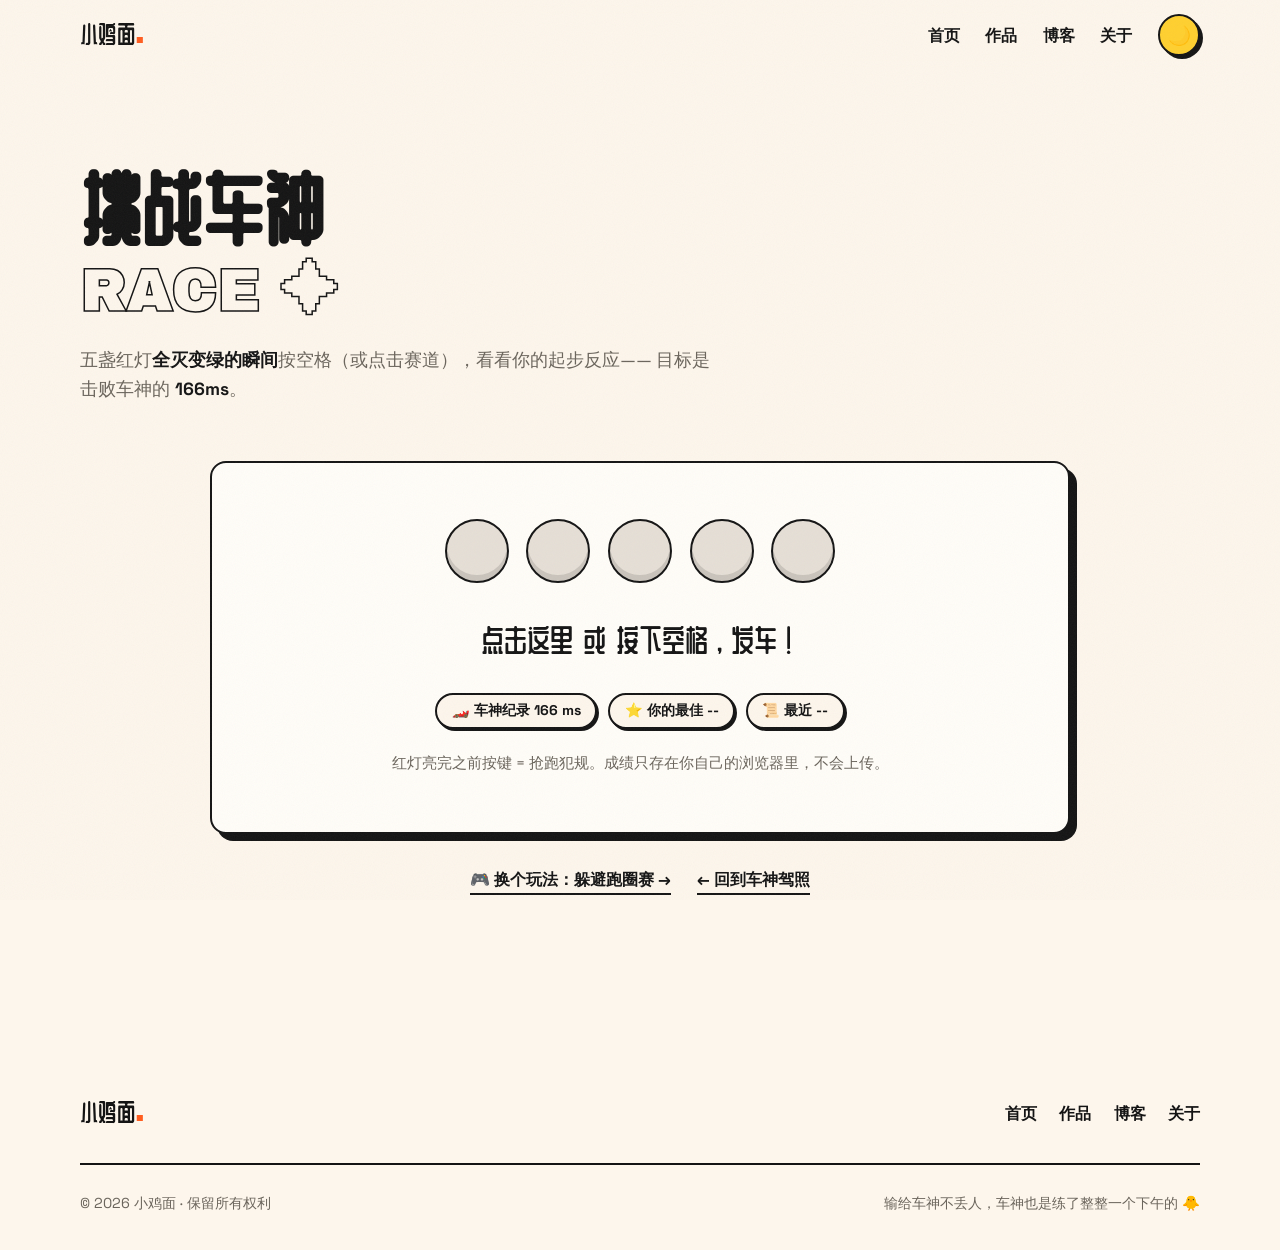
==== commit 7c94ec01: "新增：躲避跑圈赛、每日小鸡签、标题彩蛋" ====
--- a/kart-game.html
+++ b/kart-game.html
@@ -54,7 +54,8 @@
         </div>
 
         <p class="reveal" style="--d:.1s; text-align:center; margin-top: 2rem;">
-          <a class="back-link" href="kart.html">← 回到车神驾照</a>
+          <a class="back-link" href="dodge.html">🎮 换个玩法：躲避跑圈赛 →</a>
+          <a class="back-link" style="margin-left: 1.4rem;" href="kart.html">← 回到车神驾照</a>
         </p>
       </div>
     </section>
--- a/css/style.css
+++ b/css/style.css
@@ -356,6 +356,7 @@
 .sticker:nth-child(3) { background: var(--blue);   transform: rotate(2.5deg); }
 .sticker:nth-child(4) { background: var(--green);  transform: rotate(-3deg); }
 .sticker:nth-child(5) { background: var(--orange); transform: rotate(2.5deg); }
+.sticker:nth-child(6) { background: var(--purple); transform: rotate(-2.5deg); }
 .sticker:hover { transform: rotate(0deg) scale(1.04); }
 .sticker-wide { grid-column: 1 / -1; }
 a.sticker { color: #141414; }
@@ -1114,6 +1115,124 @@
 .tbc-line { font-family: 'Archivo Black', var(--font-display); font-size: clamp(2.2rem, 8vw, 4.2rem); line-height: 1.15; }
 .tbc-note { color: var(--muted); margin-top: 0.8rem; font-size: 1.02rem; }
 
+/* ---------- 躲避跑圈赛 ---------- */
+.dodge-wrap { max-width: 560px; margin-inline: auto; }
+.dodge-track {
+  position: relative;
+  height: min(60vh, 520px);
+  border: var(--border);
+  border-radius: var(--radius);
+  background:
+    repeating-linear-gradient(to bottom, transparent 0 46px, color-mix(in srgb, var(--ink) 9%, transparent) 46px 49px),
+    var(--paper);
+  box-shadow: var(--shadow);
+  overflow: hidden;
+  cursor: pointer;
+  touch-action: none;
+  user-select: none;
+  -webkit-user-select: none;
+}
+.dodge-player {
+  position: absolute;
+  bottom: 12px;
+  font-size: 2.5rem;
+  line-height: 1;
+  transform: translateX(-50%);
+  z-index: 2;
+  filter: drop-shadow(2px 3px 0 rgba(20, 20, 20, 0.25));
+  pointer-events: none;
+}
+.hazard {
+  position: absolute;
+  font-size: 2rem;
+  line-height: 1;
+  transform: translateX(-50%);
+  z-index: 1;
+  pointer-events: none;
+}
+.dodge-overlay {
+  position: absolute;
+  inset: 0;
+  z-index: 3;
+  display: grid;
+  place-items: center;
+  text-align: center;
+  background: color-mix(in srgb, var(--bg) 82%, transparent);
+  padding: 1.5rem;
+}
+.dodge-overlay .race-msg { font-size: clamp(1.2rem, 3vw, 1.6rem); }
+.dodge-hud {
+  display: flex;
+  flex-wrap: wrap;
+  justify-content: space-between;
+  gap: 0.6rem;
+  margin-top: 1.2rem;
+}
+
+/* ---------- 每日小鸡签 ---------- */
+.fortune-wrap { max-width: 560px; }
+.fortune-card {
+  position: relative;
+  border: var(--border);
+  border-radius: var(--radius);
+  background: linear-gradient(160deg, var(--yellow), color-mix(in srgb, var(--orange) 35%, var(--yellow)));
+  box-shadow: var(--shadow);
+  padding: 2.2rem 2rem;
+  text-align: center;
+  color: #141414;
+  transform: rotate(-1deg);
+  overflow: hidden;
+}
+.fortune-card::before {
+  content: '签';
+  position: absolute;
+  right: -12px;
+  top: -26px;
+  font-family: var(--font-display);
+  font-size: 8rem;
+  opacity: 0.12;
+  pointer-events: none;
+}
+.fortune-level {
+  display: inline-block;
+  border: var(--border);
+  border-radius: 999px;
+  background: var(--paper);
+  padding: 0.3rem 1.4rem;
+  font-family: var(--font-display);
+  font-size: 1.3rem;
+  box-shadow: 3px 3px 0 var(--ink);
+}
+.fortune-no { margin-top: 0.8rem; font-weight: 700; font-size: 0.88rem; opacity: 0.75; }
+.fortune-yiji {
+  display: grid;
+  gap: 0.6rem;
+  margin: 1.6rem auto 0;
+  max-width: 26em;
+  text-align: left;
+}
+.fortune-row {
+  display: flex;
+  gap: 0.7rem;
+  align-items: baseline;
+  background: var(--paper);
+  border: 2px solid var(--ink);
+  border-radius: 12px;
+  padding: 0.55rem 0.9rem;
+  font-size: 1.05rem;
+  font-weight: 700;
+}
+.fortune-row .k { flex: none; font-family: var(--font-display); }
+.fortune-note {
+  margin-top: 1.4rem;
+  font-size: 0.98rem;
+  border-top: 2px dashed var(--ink);
+  padding-top: 1.1rem;
+  font-weight: 500;
+}
+.fortune-actions { margin-top: 1.8rem; }
+.fortune-tip { margin-top: 1rem; font-size: 0.85rem; opacity: 0.7; color: #141414; }
+
 /* ---------- 联系 CTA ---------- */
 .contact-cta {
   text-align: center;
